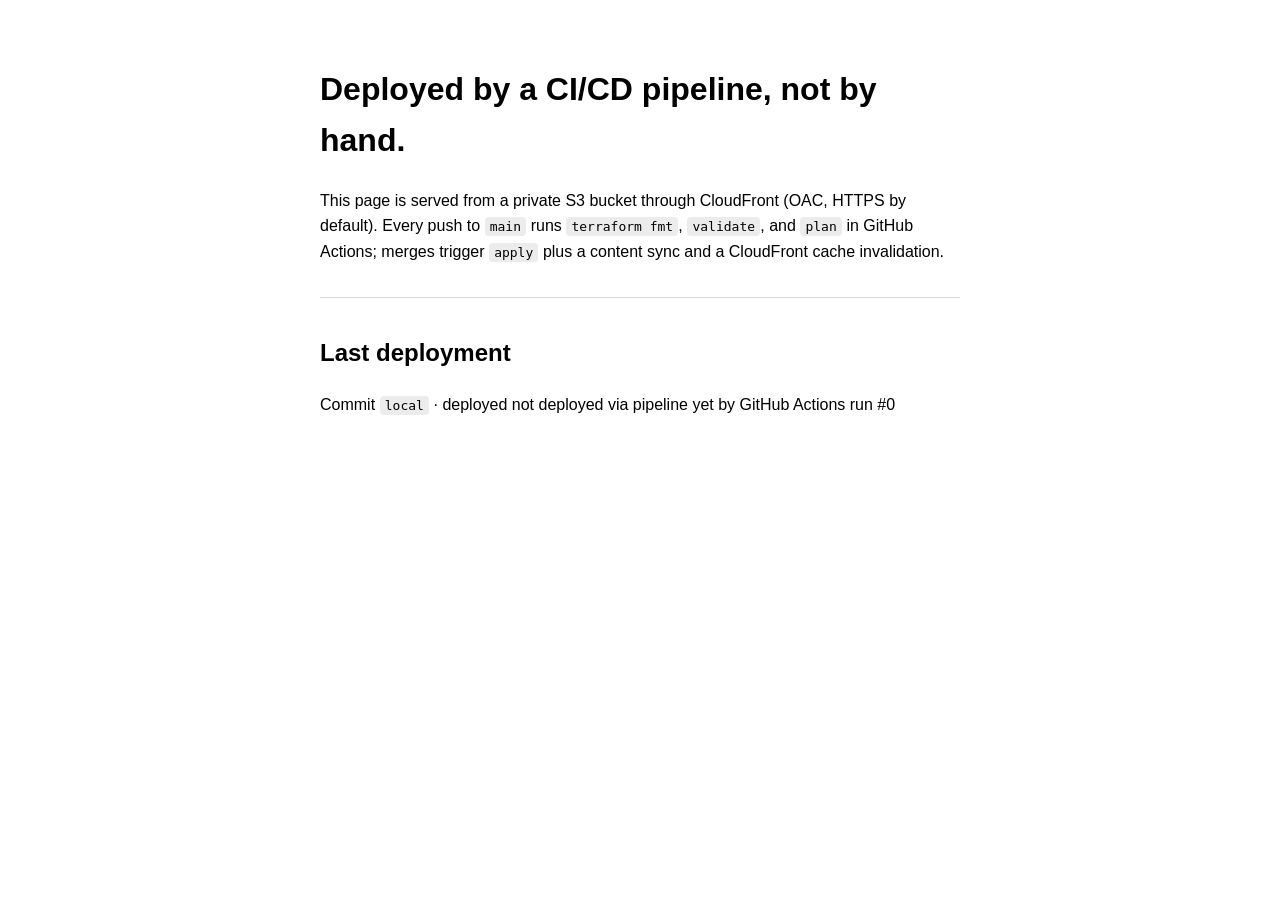
==== site/index.html @ 2e2eaedc "pipeline comepleted" ====
<!doctype html>
<html lang="en">
<head>
  <meta charset="utf-8">
  <meta name="viewport" content="width=device-width, initial-scale=1">
  <title>Static Site CI/CD + Monitoring — Portfolio Project</title>
  <link rel="stylesheet" href="style.css">
</head>
<body>
  <main>
    <h1>Deployed by a CI/CD pipeline, not by hand.</h1>
    <p>
      This page is served from a private S3 bucket through CloudFront (OAC, HTTPS by default).
      Every push to <code>main</code> runs <code>terraform fmt</code>, <code>validate</code>,
      and <code>plan</code> in GitHub Actions; merges trigger <code>apply</code> plus a content
      sync and a CloudFront cache invalidation.
    </p>
    <section id="build-info">
      <h2>Last deployment v2</h2>
      <p>Loading build info…</p>
    </section>
  </main>
  <script>
    fetch("build-info.json", { cache: "no-store" })
      .then((r) => (r.ok ? r.json() : Promise.reject(r.status)))
      .then((info) => {
        document.getElementById("build-info").innerHTML =
          "<h2>Last deployment</h2>" +
          "<p>Commit <code>" + info.commit + "</code> &middot; " +
          "deployed " + info.deployed_at + " by GitHub Actions run #" + info.run_number + "</p>";
      })
      .catch(() => {
        document.querySelector("#build-info p").textContent =
          "build-info.json not found yet — this page was uploaded manually, not via the pipeline.";
      });
  </script>
</body>
</html>
---- site/style.css ----
:root {
  color-scheme: light dark;
  font-family: -apple-system, BlinkMacSystemFont, "Segoe UI", Roboto, sans-serif;
}

body {
  max-width: 640px;
  margin: 4rem auto;
  padding: 0 1.5rem;
  line-height: 1.6;
}

code {
  background: rgba(127, 127, 127, 0.15);
  padding: 0.15em 0.4em;
  border-radius: 4px;
}

#build-info {
  margin-top: 2rem;
  padding-top: 1rem;
  border-top: 1px solid rgba(127, 127, 127, 0.3);
}
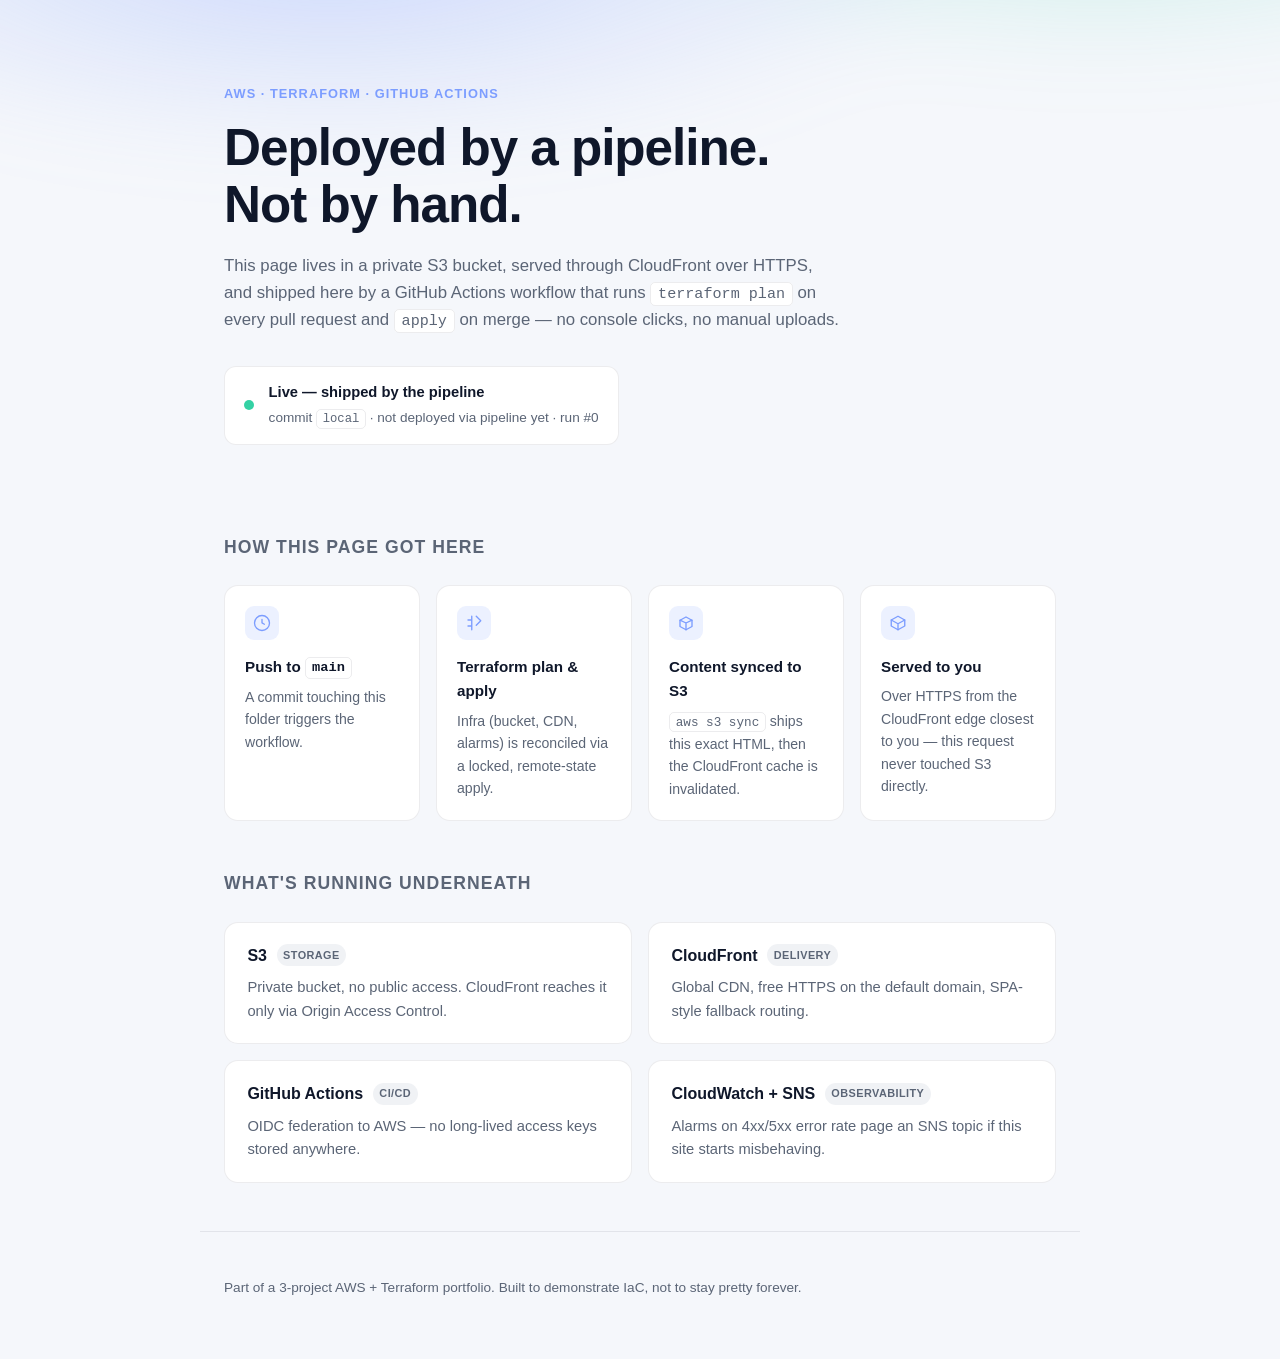
==== commit 2d85467e: "html modified" ====
--- a/site/index.html
+++ b/site/index.html
@@ -4,34 +4,341 @@
   <meta charset="utf-8">
   <meta name="viewport" content="width=device-width, initial-scale=1">
   <title>Static Site CI/CD + Monitoring — Portfolio Project</title>
-  <link rel="stylesheet" href="style.css">
+  <style>
+:root {
+  color-scheme: light dark;
+  --bg: #0b0f19;
+  --bg-elevated: #121828;
+  --border: rgba(148, 163, 184, 0.16);
+  --text: #e7ecf5;
+  --text-dim: #9aa5b8;
+  --accent: #7c9dff;
+  --accent-2: #34d1a4;
+  --danger: #f2637a;
+  font-family: -apple-system, BlinkMacSystemFont, "Segoe UI", Roboto, Helvetica, Arial, sans-serif;
+}
+
+@media (prefers-color-scheme: light) {
+  :root {
+    --bg: #f5f7fb;
+    --bg-elevated: #ffffff;
+    --border: rgba(15, 23, 42, 0.08);
+    --text: #0f172a;
+    --text-dim: #5b6576;
+  }
+}
+
+* { box-sizing: border-box; }
+
+body {
+  margin: 0;
+  background: var(--bg);
+  color: var(--text);
+  line-height: 1.6;
+  position: relative;
+  overflow-x: hidden;
+}
+
+.bg-glow {
+  position: fixed;
+  inset: -20% -10% auto -10%;
+  height: 60vh;
+  background: radial-gradient(60% 60% at 30% 20%, rgba(124, 157, 255, 0.35), transparent 70%),
+              radial-gradient(50% 50% at 80% 10%, rgba(52, 209, 164, 0.25), transparent 70%);
+  filter: blur(40px);
+  pointer-events: none;
+  z-index: 0;
+}
+
+header.hero, main, footer {
+  position: relative;
+  z-index: 1;
+  max-width: 880px;
+  margin: 0 auto;
+  padding: 0 1.5rem;
+}
+
+header.hero {
+  padding-top: 5rem;
+  padding-bottom: 2.5rem;
+  text-align: left;
+}
+
+.eyebrow {
+  display: inline-block;
+  font-size: 0.8rem;
+  font-weight: 600;
+  letter-spacing: 0.08em;
+  text-transform: uppercase;
+  color: var(--accent);
+  margin-bottom: 1rem;
+}
+
+h1 {
+  font-size: clamp(2rem, 5vw, 3.2rem);
+  line-height: 1.1;
+  margin: 0 0 1.25rem;
+  letter-spacing: -0.02em;
+}
+
+.lede {
+  max-width: 620px;
+  color: var(--text-dim);
+  font-size: 1.05rem;
+  margin: 0 0 2rem;
+}
+
+code {
+  background: var(--bg-elevated);
+  border: 1px solid var(--border);
+  padding: 0.15em 0.45em;
+  border-radius: 5px;
+  font-size: 0.9em;
+}
+
+.status-card {
+  display: flex;
+  align-items: center;
+  gap: 0.9rem;
+  background: var(--bg-elevated);
+  border: 1px solid var(--border);
+  border-radius: 12px;
+  padding: 0.9rem 1.2rem;
+  max-width: fit-content;
+}
+
+.status-dot {
+  width: 10px;
+  height: 10px;
+  border-radius: 50%;
+  background: var(--text-dim);
+  flex-shrink: 0;
+  animation: pulse 1.6s ease-in-out infinite;
+}
+
+.status-card.status-live .status-dot { background: var(--accent-2); }
+.status-card.status-unknown .status-dot { background: var(--danger); animation: none; }
+
+@keyframes pulse {
+  0%, 100% { opacity: 1; }
+  50% { opacity: 0.35; }
+}
+
+.status-text { display: flex; flex-direction: column; gap: 0.15rem; font-size: 0.92rem; }
+.status-sub { color: var(--text-dim); font-size: 0.85rem; }
+
+main { padding-bottom: 3rem; }
+
+h2 {
+  font-size: 1.1rem;
+  text-transform: uppercase;
+  letter-spacing: 0.06em;
+  color: var(--text-dim);
+  margin: 3rem 0 1.5rem;
+}
+
+.steps {
+  list-style: none;
+  margin: 0;
+  padding: 0;
+  display: grid;
+  grid-template-columns: repeat(4, 1fr);
+  gap: 1rem;
+}
+
+.steps li {
+  background: var(--bg-elevated);
+  border: 1px solid var(--border);
+  border-radius: 14px;
+  padding: 1.25rem;
+}
+
+.step-icon {
+  display: inline-flex;
+  width: 34px;
+  height: 34px;
+  align-items: center;
+  justify-content: center;
+  border-radius: 9px;
+  background: rgba(124, 157, 255, 0.14);
+  color: var(--accent);
+  margin-bottom: 0.9rem;
+}
+
+.step-icon svg { width: 18px; height: 18px; }
+
+.steps h3 { font-size: 0.95rem; margin: 0 0 0.4rem; }
+.steps p { font-size: 0.88rem; color: var(--text-dim); margin: 0; }
+
+.stack-grid {
+  display: grid;
+  grid-template-columns: repeat(2, 1fr);
+  gap: 1rem;
+}
+
+.stack-card {
+  background: var(--bg-elevated);
+  border: 1px solid var(--border);
+  border-radius: 14px;
+  padding: 1.25rem 1.4rem;
+}
+
+.stack-card h3 {
+  font-size: 1rem;
+  margin: 0 0 0.5rem;
+  display: flex;
+  align-items: center;
+  gap: 0.6rem;
+}
+
+.stack-card p { margin: 0; color: var(--text-dim); font-size: 0.92rem; }
+
+.tag {
+  font-size: 0.68rem;
+  font-weight: 600;
+  text-transform: uppercase;
+  letter-spacing: 0.04em;
+  color: var(--text-dim);
+  background: rgba(148, 163, 184, 0.14);
+  border-radius: 999px;
+  padding: 0.2em 0.6em;
+}
+
+footer {
+  padding: 2rem 1.5rem 3rem;
+  border-top: 1px solid var(--border);
+  color: var(--text-dim);
+  font-size: 0.85rem;
+}
+
+@media (max-width: 720px) {
+  .steps { grid-template-columns: 1fr 1fr; }
+  .stack-grid { grid-template-columns: 1fr; }
+}
+
+@media (max-width: 480px) {
+  .steps { grid-template-columns: 1fr; }
+  header.hero { padding-top: 3rem; }
+}
+
+</style>
 </head>
 <body>
+  <div class="bg-glow" aria-hidden="true"></div>
+
+  <header class="hero">
+    <span class="eyebrow">AWS · Terraform · GitHub Actions</span>
+    <h1>Deployed by a pipeline.<br>Not by hand.</h1>
+    <p class="lede">
+      This page lives in a private S3 bucket, served through CloudFront over HTTPS, and shipped
+      here by a GitHub Actions workflow that runs <code>terraform plan</code> on every pull
+      request and <code>apply</code> on merge — no console clicks, no manual uploads.
+    </p>
+
+    <div class="status-card" id="status-card" aria-live="polite">
+      <span class="status-dot" aria-hidden="true"></span>
+      <div class="status-text">
+        <strong>Checking deployment status…</strong>
+        <span class="status-sub">&nbsp;</span>
+      </div>
+    </div>
+  </header>
+
   <main>
-    <h1>Deployed by a CI/CD pipeline, not by hand.</h1>
-    <p>
-      This page is served from a private S3 bucket through CloudFront (OAC, HTTPS by default).
-      Every push to <code>main</code> runs <code>terraform fmt</code>, <code>validate</code>,
-      and <code>plan</code> in GitHub Actions; merges trigger <code>apply</code> plus a content
-      sync and a CloudFront cache invalidation.
-    </p>
-    <section id="build-info">
-      <h2>Last deployment v2</h2>
-      <p>Loading build info…</p>
+    <section class="pipeline" aria-label="Deployment pipeline">
+      <h2>How this page got here</h2>
+      <ol class="steps">
+        <li>
+          <span class="step-icon" aria-hidden="true">
+            <svg viewBox="0 0 24 24" fill="none" stroke="currentColor" stroke-width="1.8"><path d="M12 2a10 10 0 1 0 0 20 10 10 0 0 0 0-20Zm0 5.2v4.6l3.2 1.9" stroke-linecap="round" stroke-linejoin="round"/></svg>
+          </span>
+          <h3>Push to <code>main</code></h3>
+          <p>A commit touching this folder triggers the workflow.</p>
+        </li>
+        <li>
+          <span class="step-icon" aria-hidden="true">
+            <svg viewBox="0 0 24 24" fill="none" stroke="currentColor" stroke-width="1.8"><path d="M9 3v18M4 8h5M4 16h5M15 3l6 6-6 6" stroke-linecap="round" stroke-linejoin="round"/></svg>
+          </span>
+          <h3>Terraform plan &amp; apply</h3>
+          <p>Infra (bucket, CDN, alarms) is reconciled via a locked, remote-state apply.</p>
+        </li>
+        <li>
+          <span class="step-icon" aria-hidden="true">
+            <svg viewBox="0 0 24 24" fill="none" stroke="currentColor" stroke-width="1.8"><path d="M4 16.7V8.3L12 4l8 4.3v8.4L12 21l-8-4.3Z" stroke-linecap="round" stroke-linejoin="round"/><path d="M4 8.3 12 12l8-3.7M12 12v9" stroke-linecap="round" stroke-linejoin="round"/></svg>
+          </span>
+          <h3>Content synced to S3</h3>
+          <p><code>aws s3 sync</code> ships this exact HTML, then the CloudFront cache is invalidated.</p>
+        </li>
+        <li>
+          <span class="step-icon" aria-hidden="true">
+            <svg viewBox="0 0 24 24" fill="none" stroke="currentColor" stroke-width="1.8"><path d="M12 3 3 8v8l9 5 9-5V8l-9-5Z" stroke-linecap="round" stroke-linejoin="round"/><path d="M3 8l9 5 9-5M12 13v8" stroke-linecap="round" stroke-linejoin="round"/></svg>
+          </span>
+          <h3>Served to you</h3>
+          <p>Over HTTPS from the CloudFront edge closest to you — this request never touched S3 directly.</p>
+        </li>
+      </ol>
+    </section>
+
+    <section class="stack" aria-label="Infrastructure">
+      <h2>What's running underneath</h2>
+      <div class="stack-grid">
+        <div class="stack-card">
+          <h3>S3 <span class="tag">storage</span></h3>
+          <p>Private bucket, no public access. CloudFront reaches it only via Origin Access Control.</p>
+        </div>
+        <div class="stack-card">
+          <h3>CloudFront <span class="tag">delivery</span></h3>
+          <p>Global CDN, free HTTPS on the default domain, SPA-style fallback routing.</p>
+        </div>
+        <div class="stack-card">
+          <h3>GitHub Actions <span class="tag">CI/CD</span></h3>
+          <p>OIDC federation to AWS — no long-lived access keys stored anywhere.</p>
+        </div>
+        <div class="stack-card">
+          <h3>CloudWatch + SNS <span class="tag">observability</span></h3>
+          <p>Alarms on 4xx/5xx error rate page an SNS topic if this site starts misbehaving.</p>
+        </div>
+      </div>
     </section>
   </main>
+
+  <footer>
+    <p>Part of a 3-project AWS + Terraform portfolio. Built to demonstrate IaC, not to stay pretty forever.</p>
+  </footer>
+
   <script>
+    function timeAgo(iso) {
+      const then = new Date(iso).getTime();
+      if (Number.isNaN(then)) return null;
+      const seconds = Math.max(0, Math.round((Date.now() - then) / 1000));
+      if (seconds < 60) return "just now";
+      const minutes = Math.round(seconds / 60);
+      if (minutes < 60) return minutes + " min ago";
+      const hours = Math.round(minutes / 60);
+      if (hours < 24) return hours + " hr ago";
+      return Math.round(hours / 24) + " days ago";
+    }
+
     fetch("build-info.json", { cache: "no-store" })
       .then((r) => (r.ok ? r.json() : Promise.reject(r.status)))
       .then((info) => {
-        document.getElementById("build-info").innerHTML =
-          "<h2>Last deployment</h2>" +
-          "<p>Commit <code>" + info.commit + "</code> &middot; " +
-          "deployed " + info.deployed_at + " by GitHub Actions run #" + info.run_number + "</p>";
+        const card = document.getElementById("status-card");
+        const ago = timeAgo(info.deployed_at);
+        const shortSha = /^[0-9a-f]{7,40}$/i.test(info.commit) ? info.commit.slice(0, 7) : info.commit;
+
+        card.classList.add("status-live");
+        card.querySelector(".status-text strong").textContent = "Live — shipped by the pipeline";
+        card.querySelector(".status-sub").innerHTML =
+          "commit <code>" + shortSha + "</code>" +
+          (ago ? " &middot; " + ago : " &middot; " + info.deployed_at) +
+          " &middot; run #" + info.run_number;
       })
       .catch(() => {
-        document.querySelector("#build-info p").textContent =
-          "build-info.json not found yet — this page was uploaded manually, not via the pipeline.";
+        const card = document.getElementById("status-card");
+        card.classList.add("status-unknown");
+        card.querySelector(".status-text strong").textContent = "Uploaded manually";
+        card.querySelector(".status-sub").textContent =
+          "build-info.json not found — this copy wasn't shipped by the GitHub Actions workflow.";
       });
   </script>
 </body>
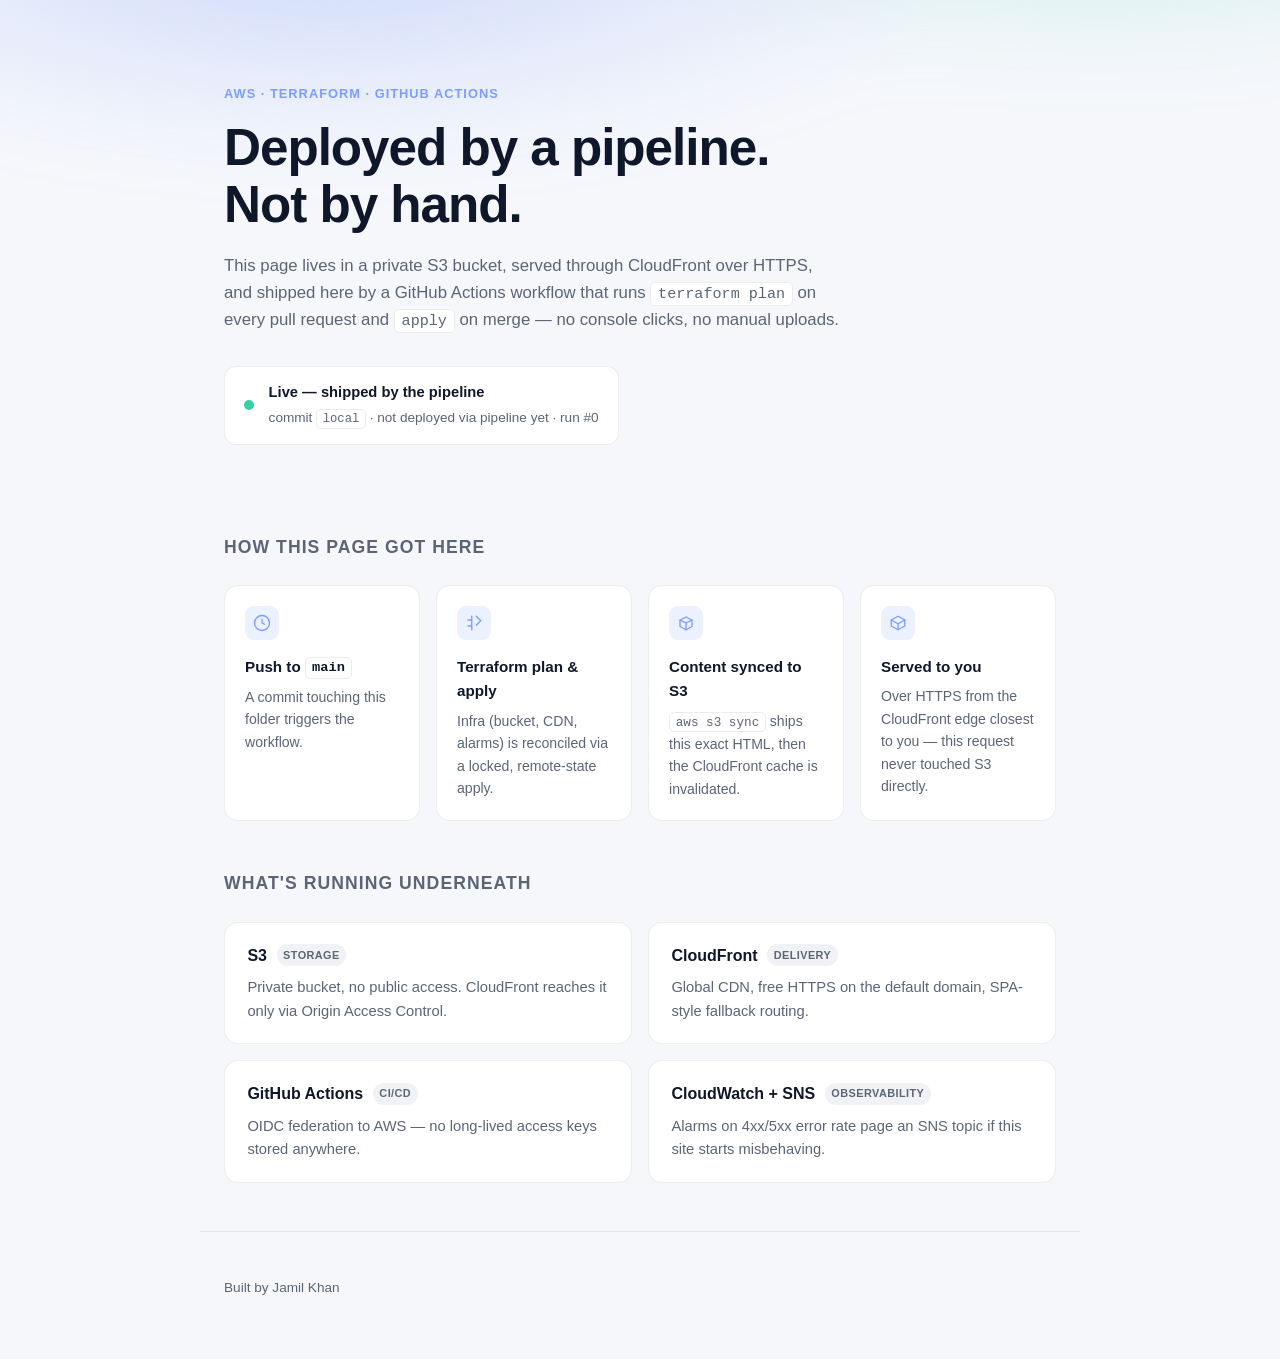
==== commit 57ee9a16: "cloudfront validated" ====
--- a/site/index.html
+++ b/site/index.html
@@ -303,7 +303,7 @@
   </main>
 
   <footer>
-    <p>Part of a 3-project AWS + Terraform portfolio. Built to demonstrate IaC, not to stay pretty forever.</p>
+    <p>Built by Jamil Khan</p>
   </footer>
 
   <script>
